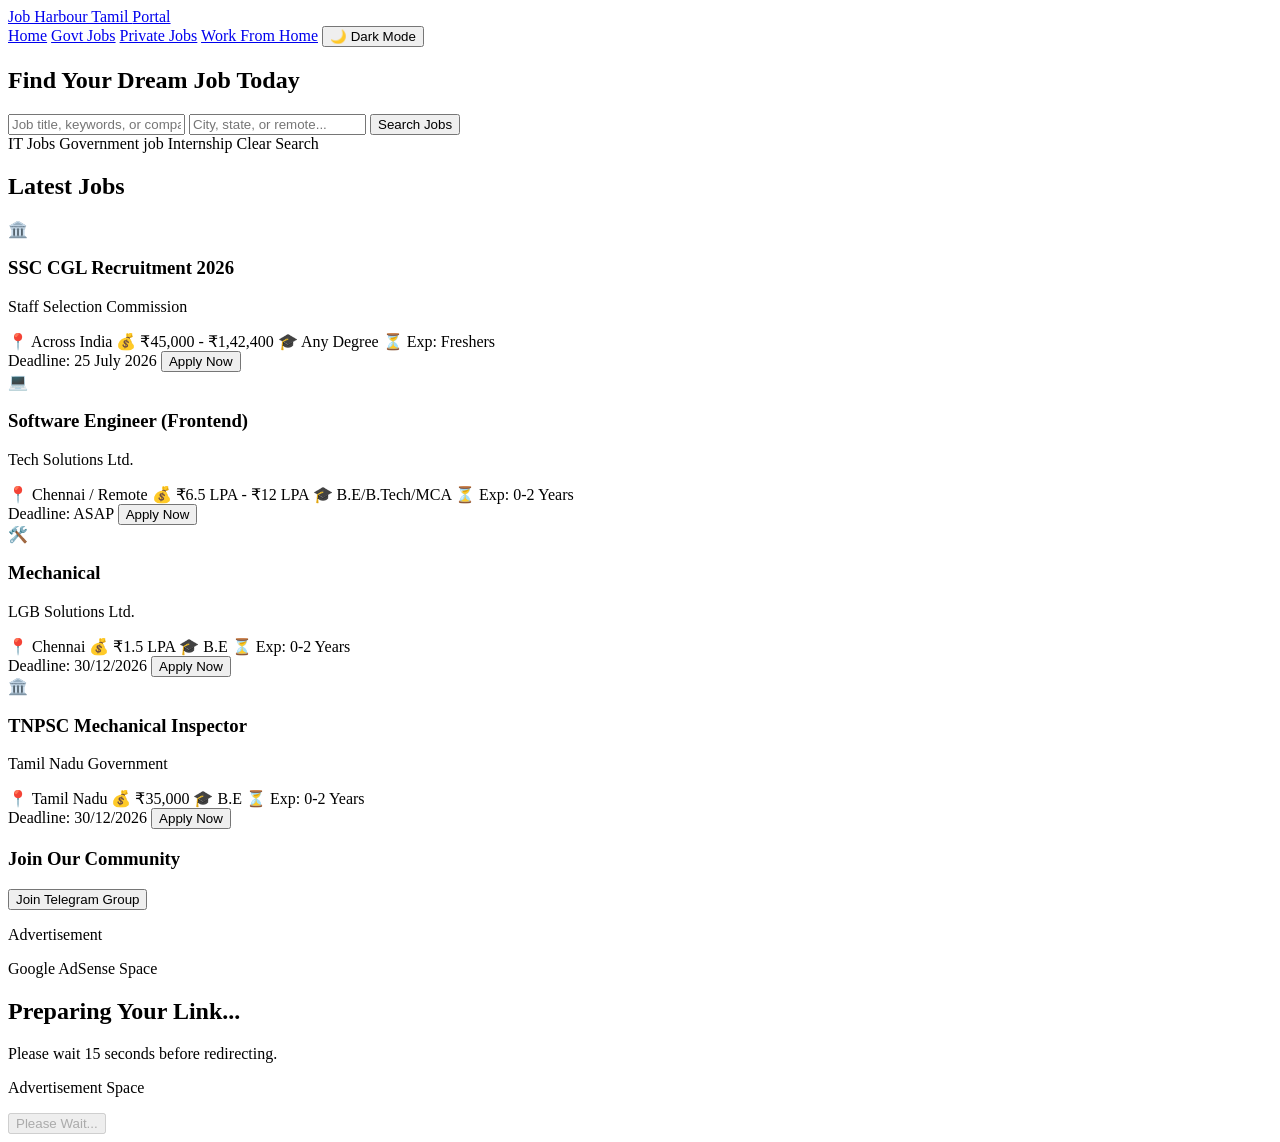
==== index.html @ 0cf3450f "Create index.html" ====
<!DOCTYPE html>
<html lang="en">
<head>
    <meta charset="UTF-8">
    <meta name="viewport" content="width=device-width, initial-scale=1.0">
    <title>Job Harbour Tamil | Latest Govt & Private Jobs</title>
    <link rel="stylesheet" href="style.css">
</head>
<body>

    <header class="navbar">
        <div class="nav-container">
            <a href="index.html" class="logo">Job Harbour Tamil <span> Portal</span></a>
            <nav class="nav-links">
                <a href="#" class="nav-filter" data-filter="all">Home</a>
                <a href="#" class="nav-filter" data-filter="govt">Govt Jobs</a>
                <a href="#" class="nav-filter" data-filter="private">Private Jobs</a>
                <a href="#" class="nav-filter" data-filter="wfh">Work From Home</a>
                <button id="theme-toggle" class="btn-outline">🌙 Dark Mode</button>
            </nav>
        </div>
    </header>

    <main class="main-container">
        <div class="content-area">
            
            <section class="search-section card">
                <h1>Find Your Dream Job Today</h1>
                <div class="search-bar">
                    <input type="text" id="search-keyword" placeholder="Job title, keywords, or company...">
                    <input type="text" id="search-location" placeholder="City, state, or remote...">
                    <button id="search-btn" class="btn-primary">Search Jobs</button>
                </div>
                <div class="category-pills">
                    <span class="pill" data-keyword="IT">IT Jobs</span>
                    <span class="pill" data-keyword="Government">Government job</span>
                    <span class="pill" data-keyword="Internship">Internship</span>
                    <span class="pill" data-keyword="">Clear Search</span>
                </div>
            </section>

            <section id="ljobs" class="job-list">
                <h2>Latest Jobs</h2>
                
                <article class="job-card" data-category="govt">
                    <div class="job-header">
                        <div class="company-info">
                            <div class="logo-placeholder">🏛️</div>
                            <div>
                                <h3>SSC CGL Recruitment 2026</h3>
                                <p class="company-name">Staff Selection Commission</p>
                            </div>
                        </div>
                    </div>
                    <div class="job-details">
                        <span>📍 Across India</span>
                        <span>💰 ₹45,000 - ₹1,42,400</span>
                        <span>🎓 Any Degree</span>
                        <span>⏳ Exp: Freshers</span>
                    </div>
                    <div class="job-footer">
                        <span class="deadline">Deadline: 25 July 2026</span>
                        <button class="btn-primary apply-btn" data-link="jobs/job-template.html">Apply Now</button>
                    </div>
                </article>

                <article class="job-card" data-category="private wfh">
                    <div class="job-header">
                        <div class="company-info">
                            <div class="logo-placeholder">💻</div>
                            <div>
                                <h3>Software Engineer (Frontend)</h3>
                                <p class="company-name">Tech Solutions Ltd.</p>
                            </div>
                        </div>
                    </div>
                    <div class="job-details">
                        <span>📍 Chennai / Remote</span>
                        <span>💰 ₹6.5 LPA - ₹12 LPA</span>
                        <span>🎓 B.E/B.Tech/MCA</span>
                        <span>⏳ Exp: 0-2 Years</span>
                    </div>
                    <div class="job-footer">
                        <span class="deadline">Deadline: ASAP</span>
                        <button class="btn-primary apply-btn" data-link="jobs/job-template.html">Apply Now</button>
                    </div>
                </article>

                <article class="job-card" data-category="private">
                    <div class="job-header">
                        <div class="company-info">
                            <div class="logo-placeholder">🛠️</div>
                            <div>
                                <h3>Mechanical</h3>
                                <p class="company-name">LGB Solutions Ltd.</p>
                            </div>
                        </div>
                    </div>
                    <div class="job-details">
                        <span>📍 Chennai</span>
                        <span>💰 ₹1.5 LPA</span>
                        <span>🎓 B.E</span>
                        <span>⏳ Exp: 0-2 Years</span>
                    </div>
                    <div class="job-footer">
                        <span class="deadline">Deadline: 30/12/2026</span>
                        <button class="btn-primary apply-btn" data-link="https://careers.lgbportal.co.in/job_apply/500a04a2-0045-4da7-a703-801ab4092c42">Apply Now</button>
                    </div>
                </article>

                <article class="job-card" data-category="govt">
                    <div class="job-header">
                        <div class="company-info">
                            <div class="logo-placeholder">🏛️</div>
                            <div>
                                <h3>TNPSC Mechanical Inspector</h3>
                                <p class="company-name">Tamil Nadu Government</p>
                            </div>
                        </div>
                    </div>
                    <div class="job-details">
                        <span>📍 Tamil Nadu</span>
                        <span>💰 ₹35,000</span>
                        <span>🎓 B.E</span>
                        <span>⏳ Exp: 0-2 Years</span>
                    </div>
                    <div class="job-footer">
                        <span class="deadline">Deadline: 30/12/2026</span>
                        <button class="btn-primary apply-btn" data-link="https://apply.tnpscexams.in/secure?app_id=UElZMDAwMDAwMQ==">Apply Now</button>
                    </div>
                </article>
            </section>
        </div>

        <aside class="sidebar">
            <div class="widget telegram-widget card">
                <h3>Join Our Community</h3>
                <button class="btn-telegram">Join Telegram Group</button>
            </div>
            <div class="widget ad-widget card">
                <p class="ad-label">Advertisement</p>
                <div class="dummy-ad">Google AdSense Space</div>
            </div>
        </aside>
    </main>

    <div id="ad-modal" class="modal-overlay">
        <div class="modal-content card">
            <h2>Preparing Your Link...</h2>
            <p>Please wait <span id="countdown">15</span> seconds before redirecting.</p>
            <div class="modal-ad-space"><p>Advertisement Space</p></div>
            <button id="skip-btn" class="btn-outline" disabled>Please Wait...</button>
        </div>
    </div>

    <script src="script.js"></script>
</body>
</html>
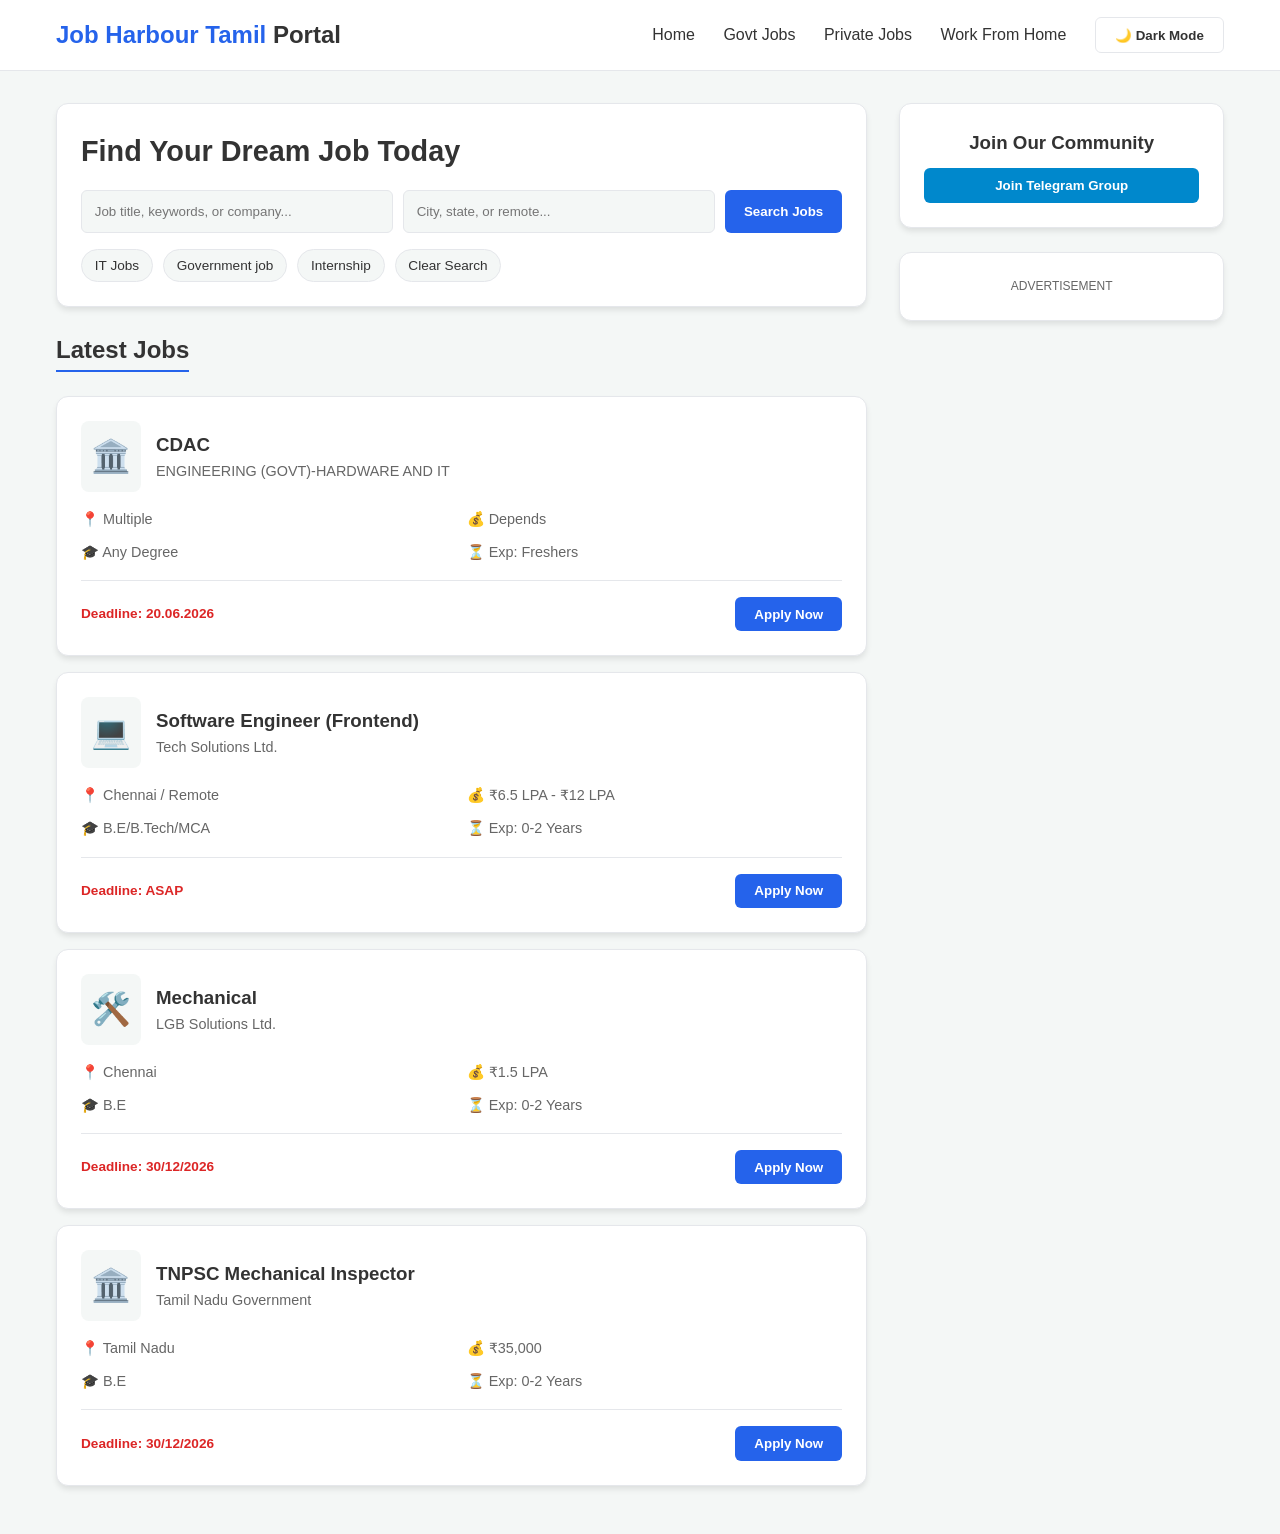
==== commit c4a22745: "Update index.html" ====
--- a/index.html
+++ b/index.html
@@ -5,8 +5,15 @@
     <meta name="viewport" content="width=device-width, initial-scale=1.0">
     <title>Job Harbour Tamil | Latest Govt & Private Jobs</title>
     <link rel="stylesheet" href="style.css">
+
+<!-- Google AdSense Auto Ads -->
+    <script async src="https://pagead2.googlesyndication.com/pagead/js/adsbygoogle.js?client=ca-pub-5378952005400892"
+     crossorigin="anonymous"></script>
+<!-- Google AdSense Auto Ads -->
+
 </head>
 <body>
+
 
     <header class="navbar">
         <div class="nav-container">
@@ -47,19 +54,19 @@
                         <div class="company-info">
                             <div class="logo-placeholder">🏛️</div>
                             <div>
-                                <h3>SSC CGL Recruitment 2026</h3>
-                                <p class="company-name">Staff Selection Commission</p>
-                            </div>
-                        </div>
-                    </div>
-                    <div class="job-details">
-                        <span>📍 Across India</span>
-                        <span>💰 ₹45,000 - ₹1,42,400</span>
+                                <h3>CDAC</h3>
+                                <p class="company-name">ENGINEERING (GOVT)-HARDWARE AND IT</p>
+                            </div>
+                        </div>
+                    </div>
+                    <div class="job-details">
+                        <span>📍 Multiple</span>
+                        <span>💰 Depends</span>
                         <span>🎓 Any Degree</span>
                         <span>⏳ Exp: Freshers</span>
                     </div>
                     <div class="job-footer">
-                        <span class="deadline">Deadline: 25 July 2026</span>
+                        <span class="deadline">Deadline: 20.06.2026</span>
                         <button class="btn-primary apply-btn" data-link="jobs/job-template.html">Apply Now</button>
                     </div>
                 </article>
@@ -130,6 +137,8 @@
                     </div>
                 </article>
             </section>
+            
+
         </div>
 
         <aside class="sidebar">
@@ -137,22 +146,62 @@
                 <h3>Join Our Community</h3>
                 <button class="btn-telegram">Join Telegram Group</button>
             </div>
+<!--Ads-->
             <div class="widget ad-widget card">
                 <p class="ad-label">Advertisement</p>
-                <div class="dummy-ad">Google AdSense Space</div>
+<!-- sidebar -->
+                <ins class="adsbygoogle"
+                    style="display:block"
+                    data-ad-client="ca-pub-5378952005400892"
+                    data-ad-slot="4919083512"
+                    data-ad-format="auto"
+                    data-full-width-responsive="true">
+                </ins>
+                <script>
+                    (adsbygoogle = window.adsbygoogle || []).push({});
+                </script>
+
             </div>
+<!--Ads-->
         </aside>
     </main>
-
-    <div id="ad-modal" class="modal-overlay">
-        <div class="modal-content card">
-            <h2>Preparing Your Link...</h2>
-            <p>Please wait <span id="countdown">15</span> seconds before redirecting.</p>
-            <div class="modal-ad-space"><p>Advertisement Space</p></div>
-            <button id="skip-btn" class="btn-outline" disabled>Please Wait...</button>
+<!--Ads-->
+<div id="ad-modal" class="modal-overlay">
+    <div class="modal-content card">
+
+        <h2>Preparing Your Link...</h2>
+
+        <p>
+            Please wait
+            <span id="countdown">15</span>
+            seconds before redirecting.
+        </p>
+
+        <div class="modal-ad-space">
+
+            <ins class="adsbygoogle"
+                 style="display:block"
+                 data-ad-client="ca-pub-5378952005400892"
+                 data-ad-slot="4919083512"
+                 data-ad-format="auto"
+                 data-full-width-responsive="true">
+            </ins>
+
+            <script>
+            (adsbygoogle = window.adsbygoogle || []).push({});
+            </script>
+
         </div>
+
+        <button id="skip-btn" class="btn-outline" disabled>
+            Please Wait...
+        </button>
+
     </div>
+</div>
+<!--Ads-->
 
     <script src="script.js"></script>
+
 </body>
 </html>
--- a/style.css
+++ b/style.css
@@ -0,0 +1,177 @@
+/* --- CSS Variables & Theming --- */
+:root {
+    --bg-color: #f4f7f6;
+    --card-bg: #ffffff;
+    --text-main: #333333;
+    --text-muted: #666666;
+    --primary-color: #2563eb;
+    --primary-hover: #1d4ed8;
+    --border-color: #e5e7eb;
+    --nav-bg: rgba(255, 255, 255, 0.95);
+    --shadow: 0 4px 6px -1px rgba(0, 0, 0, 0.1);
+}
+
+/* Dark Mode Variables */
+.dark-theme {
+    --bg-color: #121212;
+    --card-bg: #1e1e1e;
+    --text-main: #f3f4f6;
+    --text-muted: #9ca3af;
+    --primary-color: #3b82f6;
+    --primary-hover: #60a5fa;
+    --border-color: #374151;
+    --nav-bg: rgba(30, 30, 30, 0.95);
+    --shadow: 0 4px 6px -1px rgba(0, 0, 0, 0.5);
+}
+
+/* --- Base Reset --- */
+* {
+    margin: 0;
+    padding: 0;
+    box-sizing: border-box;
+    font-family: 'Segoe UI', Roboto, Helvetica, Arial, sans-serif;
+    transition: background-color 0.3s, color 0.3s;
+}
+
+body {
+    background-color: var(--bg-color);
+    color: var(--text-main);
+    line-height: 1.6;
+}
+
+a { text-decoration: none; color: inherit; }
+
+/* --- Navbar --- */
+.navbar {
+    position: sticky;
+    top: 0;
+    background-color: var(--nav-bg);
+    backdrop-filter: blur(10px);
+    border-bottom: 1px solid var(--border-color);
+    z-index: 1000;
+    padding: 1rem 0;
+}
+
+.nav-container {
+    max-width: 1200px;
+    margin: 0 auto;
+    display: flex;
+    justify-content: space-between;
+    align-items: center;
+    padding: 0 1rem;
+}
+
+.logo {
+    font-size: 1.5rem;
+    font-weight: bold;
+    color: var(--primary-color);
+}
+
+.logo span { color: var(--text-main); }
+
+.nav-links a {
+    margin-right: 1.5rem;
+    font-weight: 500;
+}
+
+.nav-links a:hover { color: var(--primary-color); }
+
+/* --- Buttons --- */
+button { cursor: pointer; border: none; font-weight: bold; border-radius: 6px; padding: 0.6rem 1.2rem; }
+.btn-primary { background-color: var(--primary-color); color: white; }
+.btn-primary:hover { background-color: var(--primary-hover); }
+.btn-outline { background-color: transparent; border: 1px solid var(--border-color); color: var(--text-main); }
+.btn-telegram { background-color: #0088cc; color: white; width: 100%; margin-top: 10px; }
+.btn-youtube { background-color: #ff0000; color: white; width: 100%; margin-top: 10px; }
+
+/* --- Layout --- */
+.main-container {
+    max-width: 1200px;
+    margin: 2rem auto;
+    display: grid;
+    grid-template-columns: 2.5fr 1fr;
+    gap: 2rem;
+    padding: 0 1rem;
+}
+
+.card {
+    background-color: var(--card-bg);
+    border: 1px solid var(--border-color);
+    border-radius: 12px;
+    padding: 1.5rem;
+    box-shadow: var(--shadow);
+    margin-bottom: 1.5rem;
+}
+
+/* --- Search Section --- */
+.search-section h1 { margin-bottom: 1rem; font-size: 1.8rem; }
+.search-bar { display: flex; gap: 10px; margin-bottom: 1rem; flex-wrap: wrap; }
+.search-bar input {
+    flex: 1;
+    padding: 0.8rem;
+    border: 1px solid var(--border-color);
+    border-radius: 6px;
+    background-color: var(--bg-color);
+    color: var(--text-main);
+    min-width: 200px;
+}
+.category-pills { display: flex; gap: 10px; flex-wrap: wrap; }
+.pill {
+    background-color: var(--bg-color);
+    padding: 0.3rem 0.8rem;
+    border-radius: 20px;
+    font-size: 0.85rem;
+    border: 1px solid var(--border-color);
+    cursor: pointer;
+}
+
+/* --- Job Cards --- */
+.job-list h2 { margin-bottom: 1.5rem; border-bottom: 2px solid var(--primary-color); display: inline-block; }
+.job-card {
+    background-color: var(--card-bg);
+    border: 1px solid var(--border-color);
+    border-radius: 12px;
+    padding: 1.5rem;
+    margin-bottom: 1rem;
+    box-shadow: var(--shadow);
+}
+.job-card:hover { transform: translateY(-3px); box-shadow: 0 10px 15px -3px rgba(0,0,0,0.1); }
+.job-header { display: flex; justify-content: space-between; margin-bottom: 1rem; }
+.company-info { display: flex; align-items: center; gap: 15px; }
+.logo-placeholder { font-size: 2rem; background: var(--bg-color); padding: 10px; border-radius: 8px; }
+.company-name { color: var(--text-muted); font-size: 0.9rem; }
+.job-details { display: grid; grid-template-columns: 1fr 1fr; gap: 10px; margin-bottom: 1rem; color: var(--text-muted); font-size: 0.9rem; }
+.job-footer { display: flex; justify-content: space-between; align-items: center; border-top: 1px solid var(--border-color); padding-top: 1rem; }
+.deadline { color: #dc2626; font-size: 0.85rem; font-weight: bold; }
+
+/* --- Sidebar Widgets --- */
+.widget { text-align: center; }
+.ad-widget .dummy-ad { background-color: var(--bg-color); height: 250px; display: flex; align-items: center; justify-content: center; color: var(--text-muted); margin-top: 10px; border: 1px dashed var(--border-color); }
+.ad-label { font-size: 0.75rem; color: var(--text-muted); text-transform: uppercase; }
+
+/* --- Ad Waiting Modal --- */
+.modal-overlay {
+    display: none;
+    position: fixed;
+    top: 0; left: 0; width: 100%; height: 100%;
+    background: rgba(0,0,0,0.7);
+    backdrop-filter: blur(5px);
+    z-index: 2000;
+    justify-content: center;
+    align-items: center;
+}
+.modal-content { text-align: center; max-width: 400px; width: 90%; }
+.modal-content h2 { margin-bottom: 1rem; }
+.modal-ad-space { height: 200px; background: var(--bg-color); margin: 1.5rem 0; display: flex; align-items: center; justify-content: center; border: 1px dashed var(--border-color); }
+
+/* --- Footer --- */
+footer { text-align: center; padding: 2rem; background-color: var(--card-bg); border-top: 1px solid var(--border-color); margin-top: 2rem; }
+.footer-links { margin-bottom: 1rem; }
+.footer-links a { margin: 0 10px; color: var(--text-muted); }
+
+/* --- Mobile Responsiveness --- */
+@media (max-width: 768px) {
+    .main-container { grid-template-columns: 1fr; }
+    .nav-links { display: none; /* In production, add a hamburger menu here */ }
+    .job-details { grid-template-columns: 1fr; }
+}
